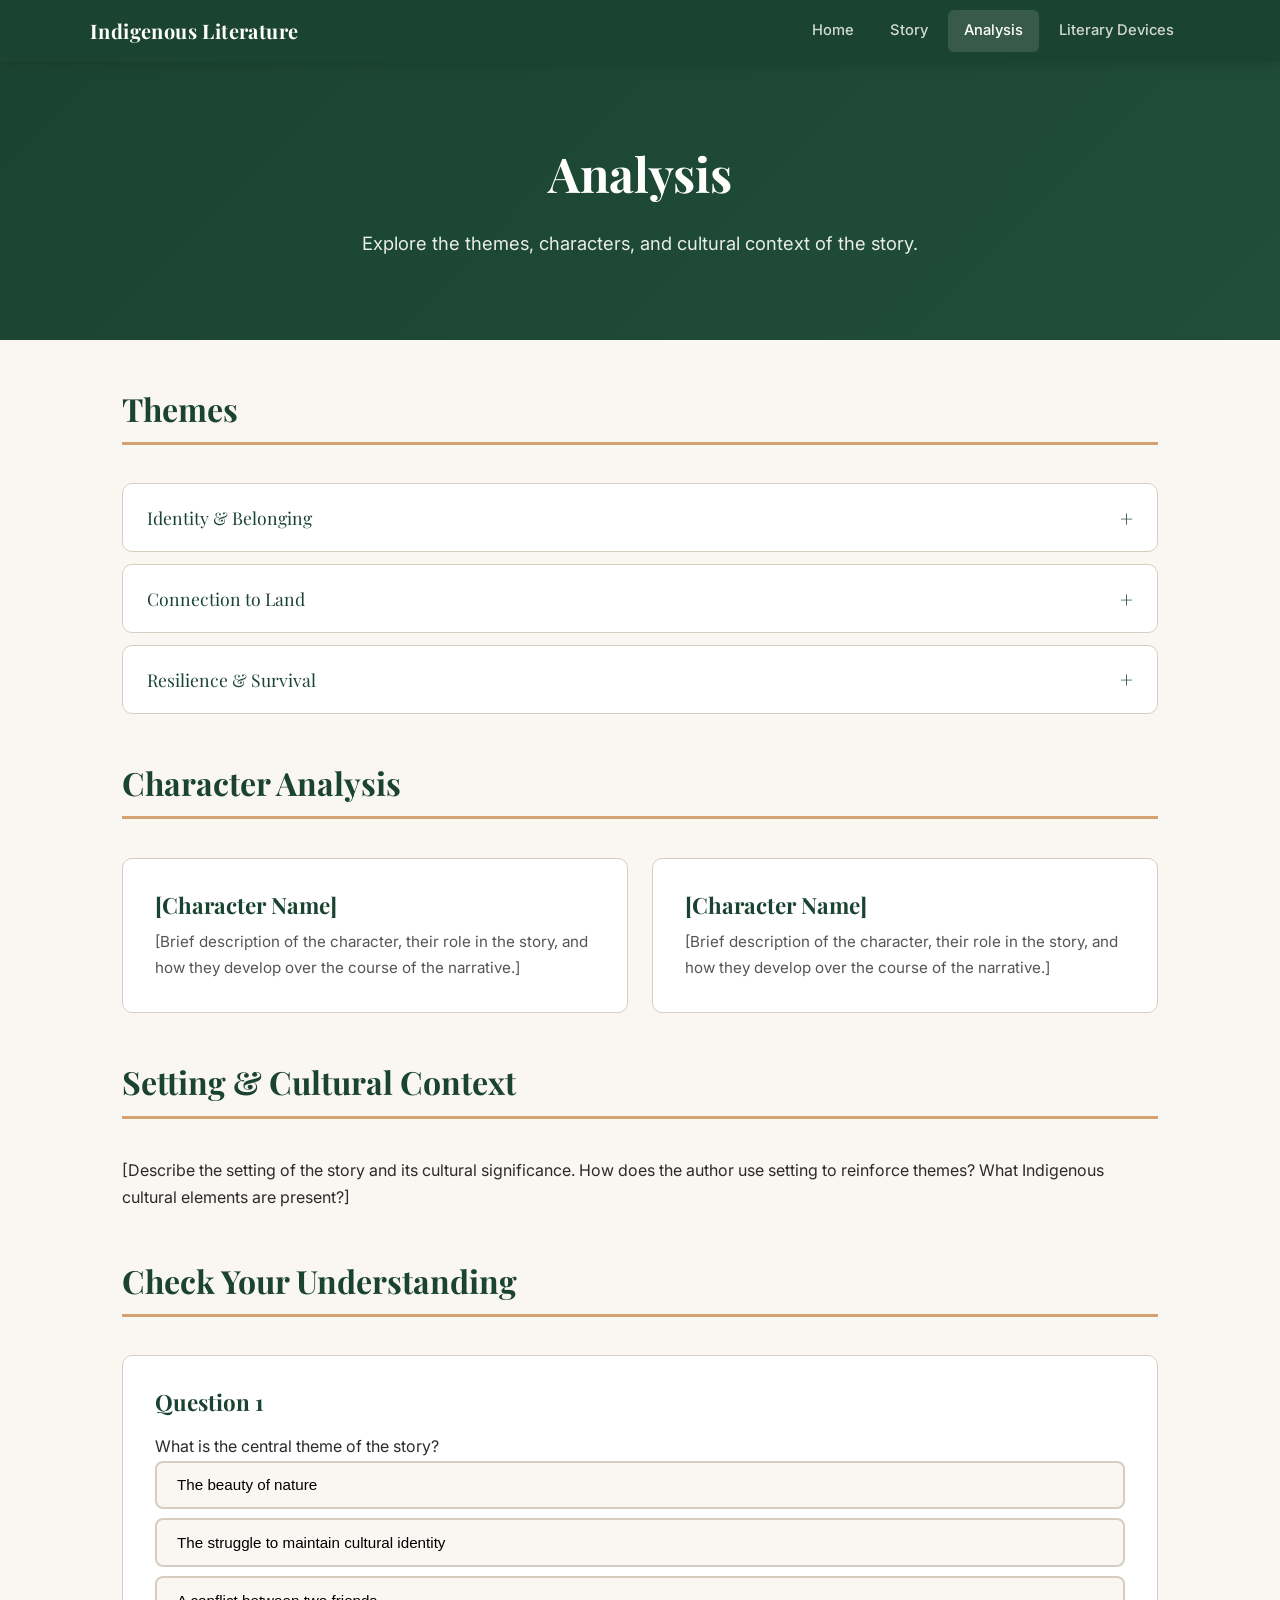
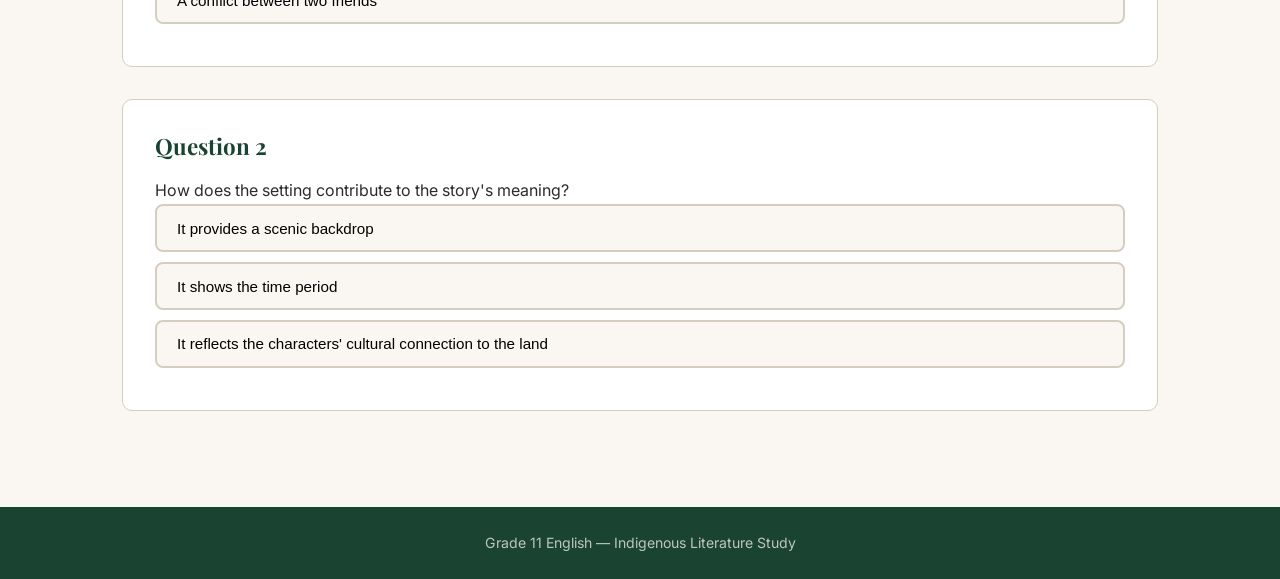
==== analysis.html @ 05ebdf7e "added pages" ====
<!DOCTYPE html>
<html lang="en">
<head>
  <meta charset="UTF-8" />
  <meta name="viewport" content="width=device-width, initial-scale=1.0" />
  <title>Analysis &mdash; Indigenous Literature Study</title>
  <link rel="preconnect" href="https://fonts.googleapis.com" />
  <link rel="preconnect" href="https://fonts.gstatic.com" crossorigin />
  <link href="https://fonts.googleapis.com/css2?family=Inter:wght@400;500;600&family=Playfair+Display:wght@600;700&display=swap" rel="stylesheet" />
  <link rel="stylesheet" href="style.css" />
</head>
<body>

  <!-- Navbar -->
  <header class="navbar">
    <div class="nav-inner">
      <span class="logo">Indigenous Literature</span>
      <button class="hamburger" aria-label="Toggle menu">
        <span></span><span></span><span></span>
      </button>
      <nav class="nav-links">
        <a href="index.html">Home</a>
        <a href="story.html">Story</a>
        <a href="analysis.html" class="active">Analysis</a>
        <a href="literary-devices.html">Literary Devices</a>
      </nav>
    </div>
  </header>

  <!-- Hero -->
  <section class="hero">
    <h1>Analysis</h1>
    <p>Explore the themes, characters, and cultural context of the story.</p>
  </section>

  <!-- Main Content -->
  <main>
    <!-- Themes -->
    <section class="section">
      <h2 class="section-header">Themes</h2>
      <div class="accordion">
        <div class="accordion-item">
          <button class="accordion-btn">Identity &amp; Belonging</button>
          <div class="accordion-body">
            <div class="accordion-body-inner">
              <p>[Explain how the story explores identity and belonging. Reference specific moments from the text.]</p>
            </div>
          </div>
        </div>
        <div class="accordion-item">
          <button class="accordion-btn">Connection to Land</button>
          <div class="accordion-body">
            <div class="accordion-body-inner">
              <p>[Discuss the relationship between the characters and the land. How does the setting carry cultural meaning?]</p>
            </div>
          </div>
        </div>
        <div class="accordion-item">
          <button class="accordion-btn">Resilience &amp; Survival</button>
          <div class="accordion-body">
            <div class="accordion-body-inner">
              <p>[Examine how resilience is shown through the characters and events of the story.]</p>
            </div>
          </div>
        </div>
      </div>
    </section>

    <!-- Characters -->
    <section class="section">
      <h2 class="section-header">Character Analysis</h2>
      <div class="card-grid">
        <div class="card">
          <h3>[Character Name]</h3>
          <p>[Brief description of the character, their role in the story, and how they develop over the course of the narrative.]</p>
        </div>
        <div class="card">
          <h3>[Character Name]</h3>
          <p>[Brief description of the character, their role in the story, and how they develop over the course of the narrative.]</p>
        </div>
      </div>
    </section>

    <!-- Setting & Cultural Context -->
    <section class="section">
      <h2 class="section-header">Setting &amp; Cultural Context</h2>
      <p>[Describe the setting of the story and its cultural significance. How does the author use setting to reinforce themes? What Indigenous cultural elements are present?]</p>
    </section>

    <!-- Quiz -->
    <section class="section">
      <h2 class="section-header">Check Your Understanding</h2>

      <div class="quiz-box">
        <h3>Question 1</h3>
        <p>What is the central theme of the story?</p>
        <button class="quiz-option" data-correct="false" data-feedback="This is a surface-level reading. Think deeper about what the author is communicating.">The beauty of nature</button>
        <button class="quiz-option" data-correct="true" data-feedback="Correct! The story centres on the tension between cultural identity and external pressures.">The struggle to maintain cultural identity</button>
        <button class="quiz-option" data-correct="false" data-feedback="While conflict exists, the theme goes beyond just personal disagreements.">A conflict between two friends</button>
        <div class="quiz-feedback"></div>
      </div>

      <div class="quiz-box">
        <h3>Question 2</h3>
        <p>How does the setting contribute to the story's meaning?</p>
        <button class="quiz-option" data-correct="false" data-feedback="The setting does more than create atmosphere — it carries cultural weight.">It provides a scenic backdrop</button>
        <button class="quiz-option" data-correct="false" data-feedback="Consider the deeper connection between place and identity in the story.">It shows the time period</button>
        <button class="quiz-option" data-correct="true" data-feedback="Correct! The land is tied to the characters' identity and cultural practices.">It reflects the characters' cultural connection to the land</button>
        <div class="quiz-feedback"></div>
      </div>
    </section>
  </main>

  <footer>
    <p>Grade 11 English &mdash; Indigenous Literature Study</p>
  </footer>

  <script src="script.js"></script>
</body>
</html>
---- style.css ----
/* ===== CSS Variables / Theme ===== */
:root {
  --color-bg: #faf7f2;
  --color-surface: #ffffff;
  --color-primary: #2d6a4f;
  --color-primary-light: #40916c;
  --color-primary-dark: #1b4332;
  --color-accent: #d4a373;
  --color-accent-light: #e9c46a;
  --color-text: #2b2b2b;
  --color-text-light: #555555;
  --color-border: #d5cec0;
  --color-hero-overlay: rgba(27, 67, 50, 0.72);
  --font-heading: "Playfair Display", Georgia, serif;
  --font-body: "Inter", system-ui, -apple-system, sans-serif;
  --shadow-sm: 0 1px 3px rgba(0, 0, 0, 0.08);
  --shadow-md: 0 4px 12px rgba(0, 0, 0, 0.1);
  --shadow-lg: 0 8px 30px rgba(0, 0, 0, 0.12);
  --radius: 10px;
  --max-width: 1100px;
  --transition: 0.3s ease;
}

/* ===== Reset ===== */
*,
*::before,
*::after {
  margin: 0;
  padding: 0;
  box-sizing: border-box;
}

html {
  scroll-behavior: smooth;
}

body {
  font-family: var(--font-body);
  color: var(--color-text);
  background: var(--color-bg);
  line-height: 1.7;
  min-height: 100vh;
  display: flex;
  flex-direction: column;
}

a {
  color: var(--color-primary);
  text-decoration: none;
  transition: color var(--transition);
}

a:hover {
  color: var(--color-primary-light);
}

img {
  max-width: 100%;
  display: block;
}

/* ===== Typography ===== */
h1, h2, h3, h4 {
  font-family: var(--font-heading);
  color: var(--color-primary-dark);
  line-height: 1.3;
}

h1 { font-size: 2.6rem; }
h2 { font-size: 2rem; margin-bottom: 0.6em; }
h3 { font-size: 1.4rem; margin-bottom: 0.4em; }

p + p {
  margin-top: 1em;
}

/* ===== Navbar ===== */
.navbar {
  background: var(--color-primary-dark);
  padding: 0 2rem;
  position: sticky;
  top: 0;
  z-index: 100;
  box-shadow: var(--shadow-md);
}

.navbar .nav-inner {
  max-width: var(--max-width);
  margin: 0 auto;
  display: flex;
  align-items: center;
  justify-content: space-between;
  height: 62px;
}

.navbar .logo {
  font-family: var(--font-heading);
  font-size: 1.25rem;
  color: #fff;
  font-weight: 700;
  letter-spacing: 0.02em;
}

.navbar nav {
  display: flex;
  gap: 0.25rem;
}

.navbar nav a {
  color: rgba(255, 255, 255, 0.8);
  padding: 0.5rem 1rem;
  border-radius: 6px;
  font-size: 0.92rem;
  font-weight: 500;
  transition: background var(--transition), color var(--transition);
}

.navbar nav a:hover,
.navbar nav a.active {
  background: rgba(255, 255, 255, 0.12);
  color: #fff;
}

.hamburger {
  display: none;
  background: none;
  border: none;
  cursor: pointer;
  padding: 0.5rem;
}

.hamburger span {
  display: block;
  width: 24px;
  height: 2px;
  background: #fff;
  margin: 5px 0;
  border-radius: 2px;
  transition: var(--transition);
}

/* ===== Hero Section ===== */
.hero {
  background: linear-gradient(var(--color-hero-overlay), var(--color-hero-overlay)),
    linear-gradient(135deg, var(--color-primary-dark), var(--color-primary));
  color: #fff;
  padding: 5rem 2rem;
  text-align: center;
}

.hero h1 {
  color: #fff;
  font-size: 3rem;
  margin-bottom: 0.5em;
}

.hero p {
  font-size: 1.15rem;
  max-width: 650px;
  margin: 0 auto;
  opacity: 0.9;
}

/* ===== Main Content ===== */
main {
  flex: 1;
  max-width: var(--max-width);
  margin: 0 auto;
  padding: 3rem 2rem;
  width: 100%;
}

/* ===== Cards ===== */
.card-grid {
  display: grid;
  grid-template-columns: repeat(auto-fit, minmax(260px, 1fr));
  gap: 1.5rem;
  margin-top: 1.5rem;
}

.card {
  background: var(--color-surface);
  border: 1px solid var(--color-border);
  border-radius: var(--radius);
  padding: 2rem;
  transition: transform var(--transition), box-shadow var(--transition);
}

.card:hover {
  transform: translateY(-4px);
  box-shadow: var(--shadow-lg);
}

.card .card-icon {
  font-size: 2rem;
  margin-bottom: 0.75rem;
}

.card h3 {
  color: var(--color-primary-dark);
}

.card p {
  color: var(--color-text-light);
  font-size: 0.95rem;
}

.card .card-link {
  display: inline-block;
  margin-top: 1rem;
  font-weight: 600;
  font-size: 0.92rem;
  color: var(--color-primary);
}

.card .card-link::after {
  content: " \2192";
}

/* ===== Sections ===== */
.section {
  margin-bottom: 3rem;
}

.section-header {
  border-bottom: 3px solid var(--color-accent);
  padding-bottom: 0.4em;
  margin-bottom: 1.2em;
}

/* ===== Story Text Block ===== */
.story-text {
  background: var(--color-surface);
  border-left: 4px solid var(--color-accent);
  padding: 2rem 2.5rem;
  border-radius: 0 var(--radius) var(--radius) 0;
  font-size: 1.05rem;
  line-height: 1.9;
  box-shadow: var(--shadow-sm);
}

.story-text p + p {
  margin-top: 1.4em;
}

/* ===== Accordion ===== */
.accordion {
  display: flex;
  flex-direction: column;
  gap: 0.75rem;
}

.accordion-item {
  background: var(--color-surface);
  border: 1px solid var(--color-border);
  border-radius: var(--radius);
  overflow: hidden;
}

.accordion-btn {
  width: 100%;
  text-align: left;
  background: none;
  border: none;
  padding: 1.15rem 1.5rem;
  font-family: var(--font-heading);
  font-size: 1.1rem;
  color: var(--color-primary-dark);
  cursor: pointer;
  display: flex;
  align-items: center;
  justify-content: space-between;
  transition: background var(--transition);
}

.accordion-btn:hover {
  background: rgba(45, 106, 79, 0.05);
}

.accordion-btn::after {
  content: "+";
  font-size: 1.4rem;
  font-weight: 300;
  transition: transform var(--transition);
}

.accordion-item.open .accordion-btn::after {
  content: "\2212";
}

.accordion-body {
  max-height: 0;
  overflow: hidden;
  transition: max-height 0.4s ease;
}

.accordion-body-inner {
  padding: 0 1.5rem 1.25rem;
  color: var(--color-text-light);
  font-size: 0.95rem;
  line-height: 1.75;
}

/* ===== Literary Device Cards ===== */
.device-card {
  background: var(--color-surface);
  border: 1px solid var(--color-border);
  border-radius: var(--radius);
  padding: 1.75rem 2rem;
  margin-bottom: 1.25rem;
  transition: box-shadow var(--transition);
}

.device-card:hover {
  box-shadow: var(--shadow-md);
}

.device-card .tag {
  display: inline-block;
  background: var(--color-primary);
  color: #fff;
  font-size: 0.75rem;
  font-weight: 600;
  padding: 0.2em 0.7em;
  border-radius: 20px;
  text-transform: uppercase;
  letter-spacing: 0.05em;
  margin-bottom: 0.6rem;
}

.device-card blockquote {
  border-left: 3px solid var(--color-accent);
  padding-left: 1rem;
  margin: 0.8rem 0;
  font-style: italic;
  color: var(--color-text-light);
}

.device-card .explanation {
  font-size: 0.95rem;
  color: var(--color-text-light);
}

/* ===== Quiz / Interactive ===== */
.quiz-box {
  background: var(--color-surface);
  border: 1px solid var(--color-border);
  border-radius: var(--radius);
  padding: 2rem;
  margin-top: 2rem;
}

.quiz-box h3 {
  margin-bottom: 1rem;
}

.quiz-option {
  display: block;
  width: 100%;
  text-align: left;
  background: var(--color-bg);
  border: 2px solid var(--color-border);
  border-radius: 8px;
  padding: 0.85rem 1.25rem;
  margin-bottom: 0.6rem;
  font-size: 0.95rem;
  cursor: pointer;
  transition: border-color var(--transition), background var(--transition);
}

.quiz-option:hover {
  border-color: var(--color-primary-light);
  background: rgba(45, 106, 79, 0.04);
}

.quiz-option.correct {
  border-color: #2d6a4f;
  background: rgba(45, 106, 79, 0.1);
  color: var(--color-primary-dark);
  font-weight: 600;
}

.quiz-option.incorrect {
  border-color: #c1121f;
  background: rgba(193, 18, 31, 0.06);
  color: #c1121f;
}

.quiz-feedback {
  margin-top: 0.75rem;
  padding: 0.8rem 1rem;
  border-radius: 8px;
  font-size: 0.95rem;
  display: none;
}

.quiz-feedback.show {
  display: block;
}

.quiz-feedback.correct {
  background: rgba(45, 106, 79, 0.1);
  color: var(--color-primary-dark);
}

.quiz-feedback.incorrect {
  background: rgba(193, 18, 31, 0.06);
  color: #c1121f;
}

/* ===== Footer ===== */
footer {
  background: var(--color-primary-dark);
  color: rgba(255, 255, 255, 0.7);
  text-align: center;
  padding: 1.5rem 2rem;
  font-size: 0.88rem;
  margin-top: auto;
}

/* ===== Responsive ===== */
@media (max-width: 768px) {
  .hero h1 { font-size: 2.2rem; }
  h1 { font-size: 2rem; }
  h2 { font-size: 1.6rem; }
  main { padding: 2rem 1.25rem; }

  .navbar nav {
    display: none;
    position: absolute;
    top: 62px;
    left: 0;
    right: 0;
    background: var(--color-primary-dark);
    flex-direction: column;
    padding: 0.5rem 1rem 1rem;
    box-shadow: var(--shadow-md);
  }

  .navbar nav.open {
    display: flex;
  }

  .hamburger {
    display: block;
  }

  .story-text {
    padding: 1.25rem 1.5rem;
  }
}

/* ===== Utility ===== */
.text-center { text-align: center; }
.mt-1 { margin-top: 0.5rem; }
.mt-2 { margin-top: 1rem; }
.mt-3 { margin-top: 1.5rem; }
.mt-4 { margin-top: 2rem; }
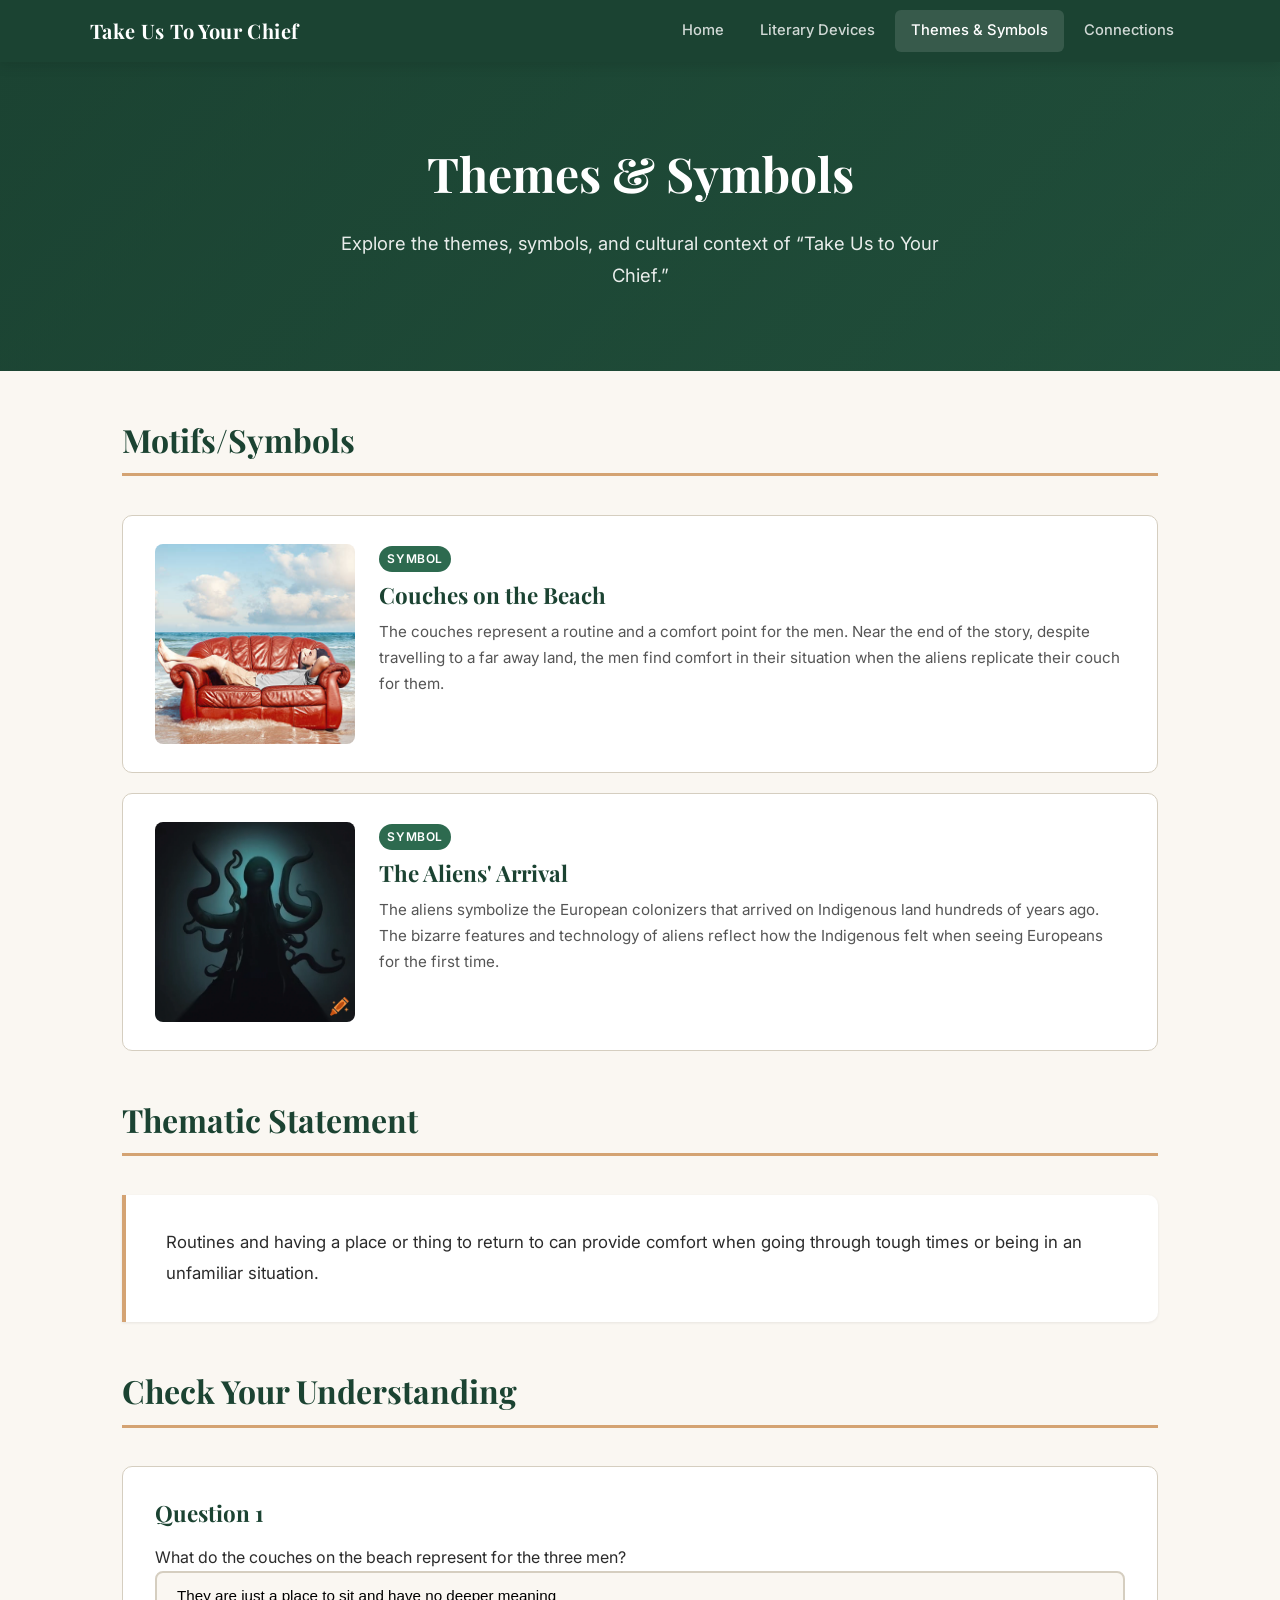
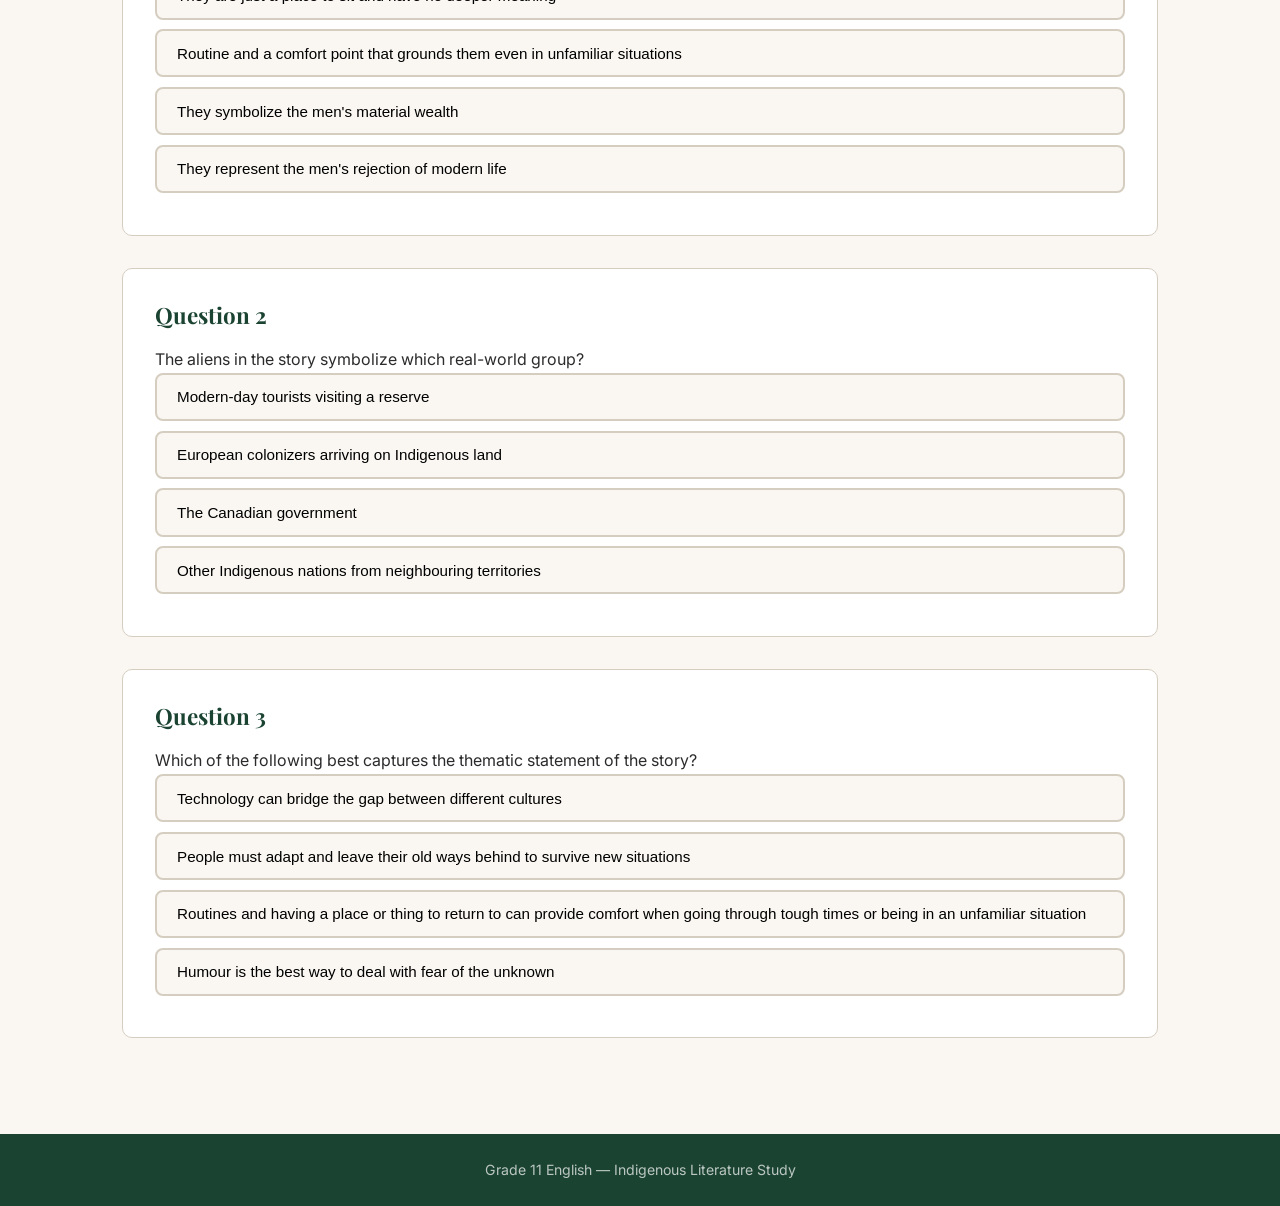
==== commit 8652be66: "put in info" ====
--- a/analysis.html
+++ b/analysis.html
@@ -3,88 +3,67 @@
 <head>
   <meta charset="UTF-8" />
   <meta name="viewport" content="width=device-width, initial-scale=1.0" />
-  <title>Analysis &mdash; Indigenous Literature Study</title>
+  <title>Themes &amp; Symbols &mdash; Indigenous Literature Study</title>
   <link rel="preconnect" href="https://fonts.googleapis.com" />
   <link rel="preconnect" href="https://fonts.gstatic.com" crossorigin />
   <link href="https://fonts.googleapis.com/css2?family=Inter:wght@400;500;600&family=Playfair+Display:wght@600;700&display=swap" rel="stylesheet" />
-  <link rel="stylesheet" href="style.css" />
+  <link rel="stylesheet" href="style.css?v=2" />
 </head>
 <body>
 
   <!-- Navbar -->
   <header class="navbar">
     <div class="nav-inner">
-      <span class="logo">Indigenous Literature</span>
+      <span class="logo">Take Us To Your Chief</span>
       <button class="hamburger" aria-label="Toggle menu">
         <span></span><span></span><span></span>
       </button>
       <nav class="nav-links">
         <a href="index.html">Home</a>
-        <a href="story.html">Story</a>
-        <a href="analysis.html" class="active">Analysis</a>
         <a href="literary-devices.html">Literary Devices</a>
+        <a href="analysis.html" class="active">Themes &amp; Symbols</a>
+        <a href="real-world-connections.html">Connections</a>
       </nav>
     </div>
   </header>
 
   <!-- Hero -->
   <section class="hero">
-    <h1>Analysis</h1>
-    <p>Explore the themes, characters, and cultural context of the story.</p>
+    <h1>Themes &amp; Symbols</h1>
+    <p>Explore the themes, symbols, and cultural context of &ldquo;Take Us to Your Chief.&rdquo;</p>
   </section>
 
   <!-- Main Content -->
   <main>
-    <!-- Themes -->
+    <!-- Motifs/Symbols -->
     <section class="section">
-      <h2 class="section-header">Themes</h2>
-      <div class="accordion">
-        <div class="accordion-item">
-          <button class="accordion-btn">Identity &amp; Belonging</button>
-          <div class="accordion-body">
-            <div class="accordion-body-inner">
-              <p>[Explain how the story explores identity and belonging. Reference specific moments from the text.]</p>
-            </div>
-          </div>
+      <h2 class="section-header">Motifs/Symbols</h2>
+
+      <div class="device-card has-img">
+        <img src="images/couch-symbol.jpg" alt="Couches on the beach" class="device-img" />
+        <div class="device-text">
+          <span class="tag">Symbol</span>
+          <h3>Couches on the Beach</h3>
+          <p class="explanation">The couches represent a routine and a comfort point for the men. Near the end of the story, despite travelling to a far away land, the men find comfort in their situation when the aliens replicate their couch for them.</p>
         </div>
-        <div class="accordion-item">
-          <button class="accordion-btn">Connection to Land</button>
-          <div class="accordion-body">
-            <div class="accordion-body-inner">
-              <p>[Discuss the relationship between the characters and the land. How does the setting carry cultural meaning?]</p>
-            </div>
-          </div>
-        </div>
-        <div class="accordion-item">
-          <button class="accordion-btn">Resilience &amp; Survival</button>
-          <div class="accordion-body">
-            <div class="accordion-body-inner">
-              <p>[Examine how resilience is shown through the characters and events of the story.]</p>
-            </div>
-          </div>
+      </div>
+
+      <div class="device-card has-img">
+        <img src="images/alien-symbol.png" alt="The aliens' arrival" class="device-img" />
+        <div class="device-text">
+          <span class="tag">Symbol</span>
+          <h3>The Aliens' Arrival</h3>
+          <p class="explanation">The aliens symbolize the European colonizers that arrived on Indigenous land hundreds of years ago. The bizarre features and technology of aliens reflect how the Indigenous felt when seeing Europeans for the first time.</p>
         </div>
       </div>
     </section>
 
-    <!-- Characters -->
+    <!-- Thematic Statement -->
     <section class="section">
-      <h2 class="section-header">Character Analysis</h2>
-      <div class="card-grid">
-        <div class="card">
-          <h3>[Character Name]</h3>
-          <p>[Brief description of the character, their role in the story, and how they develop over the course of the narrative.]</p>
-        </div>
-        <div class="card">
-          <h3>[Character Name]</h3>
-          <p>[Brief description of the character, their role in the story, and how they develop over the course of the narrative.]</p>
-        </div>
+      <h2 class="section-header">Thematic Statement</h2>
+      <div class="story-text">
+        <p>Routines and having a place or thing to return to can provide comfort when going through tough times or being in an unfamiliar situation.</p>
       </div>
-    </section>
-
-    <!-- Setting & Cultural Context -->
-    <section class="section">
-      <h2 class="section-header">Setting &amp; Cultural Context</h2>
-      <p>[Describe the setting of the story and its cultural significance. How does the author use setting to reinforce themes? What Indigenous cultural elements are present?]</p>
     </section>
 
     <!-- Quiz -->
@@ -93,19 +72,31 @@
 
       <div class="quiz-box">
         <h3>Question 1</h3>
-        <p>What is the central theme of the story?</p>
-        <button class="quiz-option" data-correct="false" data-feedback="This is a surface-level reading. Think deeper about what the author is communicating.">The beauty of nature</button>
-        <button class="quiz-option" data-correct="true" data-feedback="Correct! The story centres on the tension between cultural identity and external pressures.">The struggle to maintain cultural identity</button>
-        <button class="quiz-option" data-correct="false" data-feedback="While conflict exists, the theme goes beyond just personal disagreements.">A conflict between two friends</button>
+        <p>What do the couches on the beach represent for the three men?</p>
+        <button class="quiz-option" data-correct="false" data-feedback="The couches carry symbolic weight beyond just being furniture.">They are just a place to sit and have no deeper meaning</button>
+        <button class="quiz-option" data-correct="true" data-feedback="Correct! The couches represent routine and comfort, which is reinforced when the aliens replicate them on their planet.">Routine and a comfort point that grounds them even in unfamiliar situations</button>
+        <button class="quiz-option" data-correct="false" data-feedback="The couches aren't about wealth — they're about familiarity and comfort.">They symbolize the men's material wealth</button>
+        <button class="quiz-option" data-correct="false" data-feedback="The couches are connected to comfort, not resistance.">They represent the men's rejection of modern life</button>
         <div class="quiz-feedback"></div>
       </div>
 
       <div class="quiz-box">
         <h3>Question 2</h3>
-        <p>How does the setting contribute to the story's meaning?</p>
-        <button class="quiz-option" data-correct="false" data-feedback="The setting does more than create atmosphere — it carries cultural weight.">It provides a scenic backdrop</button>
-        <button class="quiz-option" data-correct="false" data-feedback="Consider the deeper connection between place and identity in the story.">It shows the time period</button>
-        <button class="quiz-option" data-correct="true" data-feedback="Correct! The land is tied to the characters' identity and cultural practices.">It reflects the characters' cultural connection to the land</button>
+        <p>The aliens in the story symbolize which real-world group?</p>
+        <button class="quiz-option" data-correct="false" data-feedback="The aliens arrive on Indigenous land with strange technology — think about who else did that historically.">Modern-day tourists visiting a reserve</button>
+        <button class="quiz-option" data-correct="true" data-feedback="Correct! The aliens' bizarre features and advanced technology mirror how Indigenous peoples experienced the arrival of Europeans on their land.">European colonizers arriving on Indigenous land</button>
+        <button class="quiz-option" data-correct="false" data-feedback="The story draws a historical parallel, not a governmental one.">The Canadian government</button>
+        <button class="quiz-option" data-correct="false" data-feedback="The aliens are a symbol for a specific historical group, not a general concept.">Other Indigenous nations from neighbouring territories</button>
+        <div class="quiz-feedback"></div>
+      </div>
+
+      <div class="quiz-box">
+        <h3>Question 3</h3>
+        <p>Which of the following best captures the thematic statement of the story?</p>
+        <button class="quiz-option" data-correct="false" data-feedback="The story's theme is about finding comfort through routine, not about technology.">Technology can bridge the gap between different cultures</button>
+        <button class="quiz-option" data-correct="false" data-feedback="The men don't change who they are — their routines are what carry them through.">People must adapt and leave their old ways behind to survive new situations</button>
+        <button class="quiz-option" data-correct="true" data-feedback="Correct! The men's routines — their silence, their beer, their couch — are what give them comfort even on an alien planet.">Routines and having a place or thing to return to can provide comfort when going through tough times or being in an unfamiliar situation</button>
+        <button class="quiz-option" data-correct="false" data-feedback="While humour is present, the deeper theme is about comfort and routine in unfamiliar situations.">Humour is the best way to deal with fear of the unknown</button>
         <div class="quiz-feedback"></div>
       </div>
     </section>
--- a/style.css
+++ b/style.css
@@ -328,6 +328,44 @@
   margin-bottom: 0.6rem;
 }
 
+.device-card .device-banner {
+  width: 100%;
+  border-radius: 8px;
+  margin-bottom: 1rem;
+  object-fit: cover;
+  max-height: 300px;
+}
+
+.device-card.has-img {
+  display: flex;
+  gap: 1.5rem;
+  align-items: flex-start;
+}
+
+.device-card.has-img .device-img {
+  width: 200px;
+  min-width: 200px;
+  height: 200px;
+  border-radius: 8px;
+  object-fit: cover;
+  flex-shrink: 0;
+}
+
+.device-card.has-img .device-text {
+  flex: 1;
+}
+
+@media (max-width: 768px) {
+  .device-card.has-img {
+    flex-direction: column;
+  }
+
+  .device-card.has-img .device-img {
+    width: 100%;
+    height: 200px;
+  }
+}
+
 .device-card blockquote {
   border-left: 3px solid var(--color-accent);
   padding-left: 1rem;
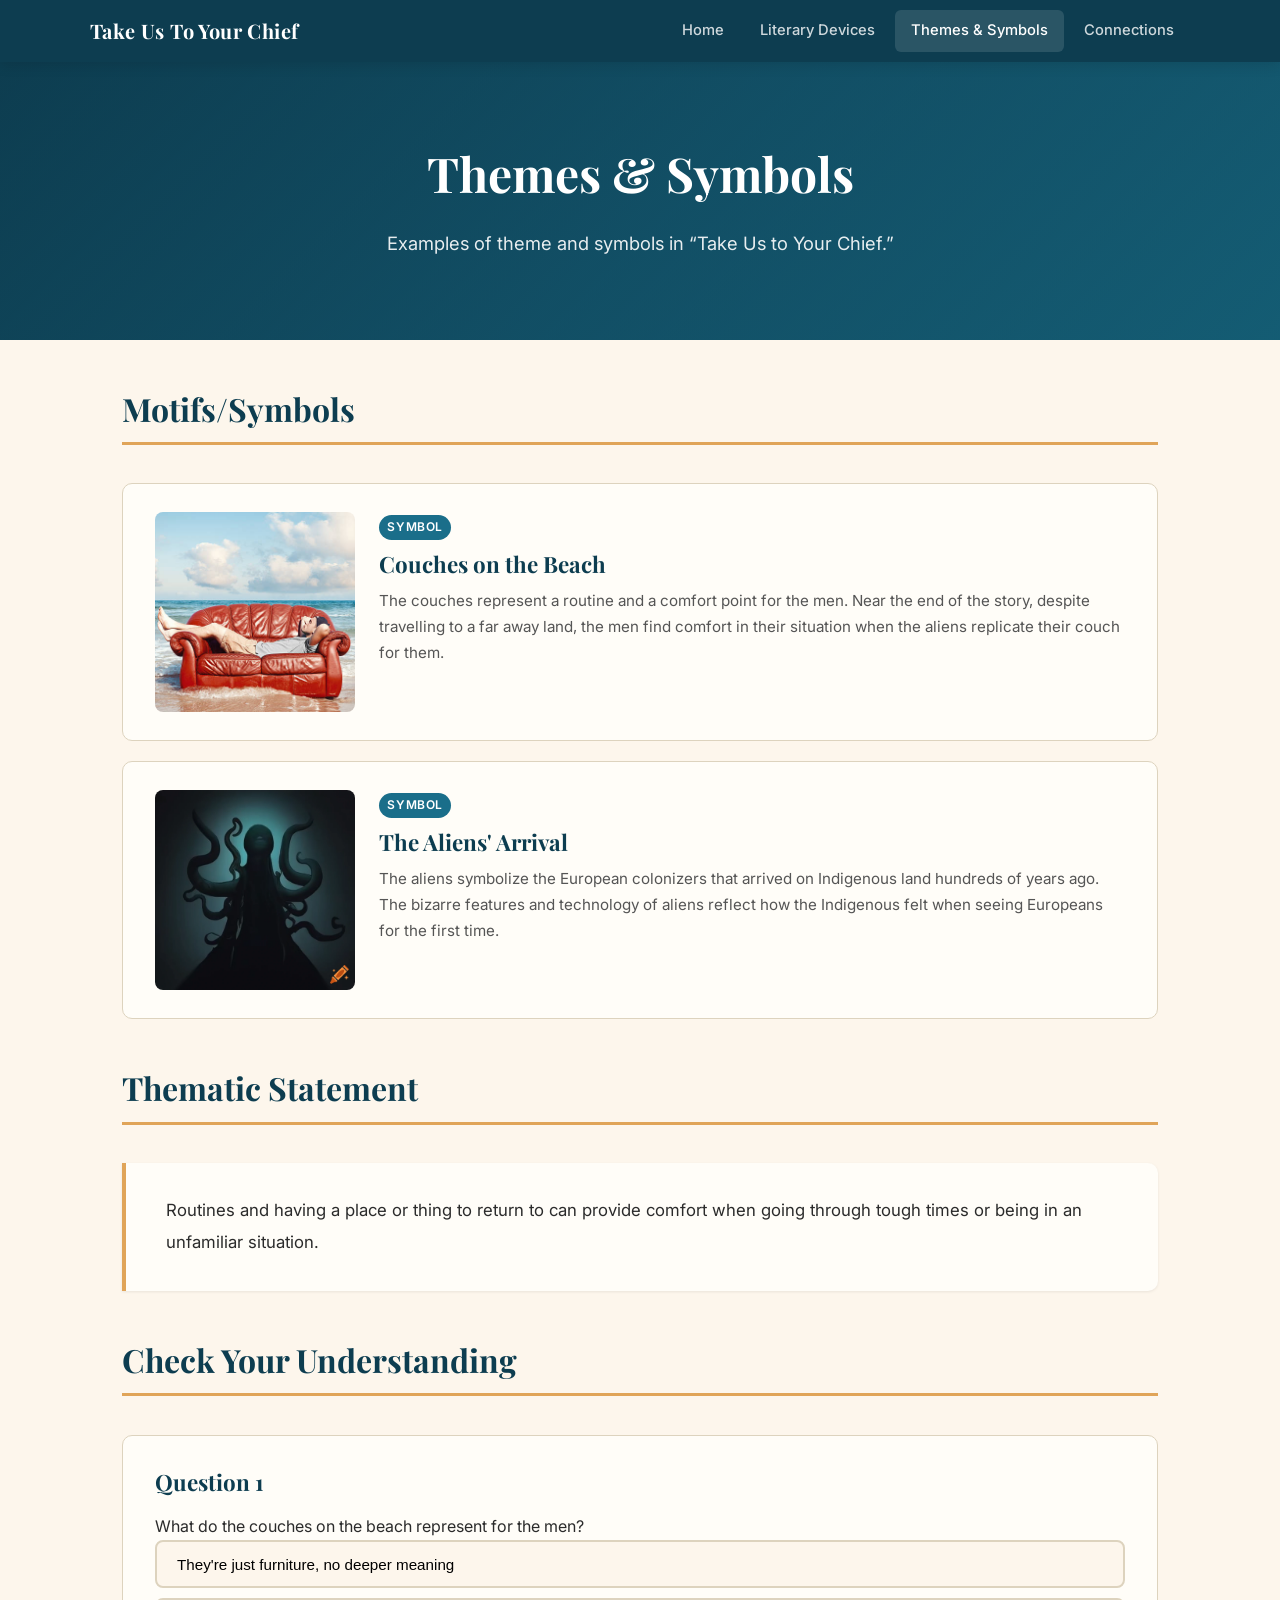
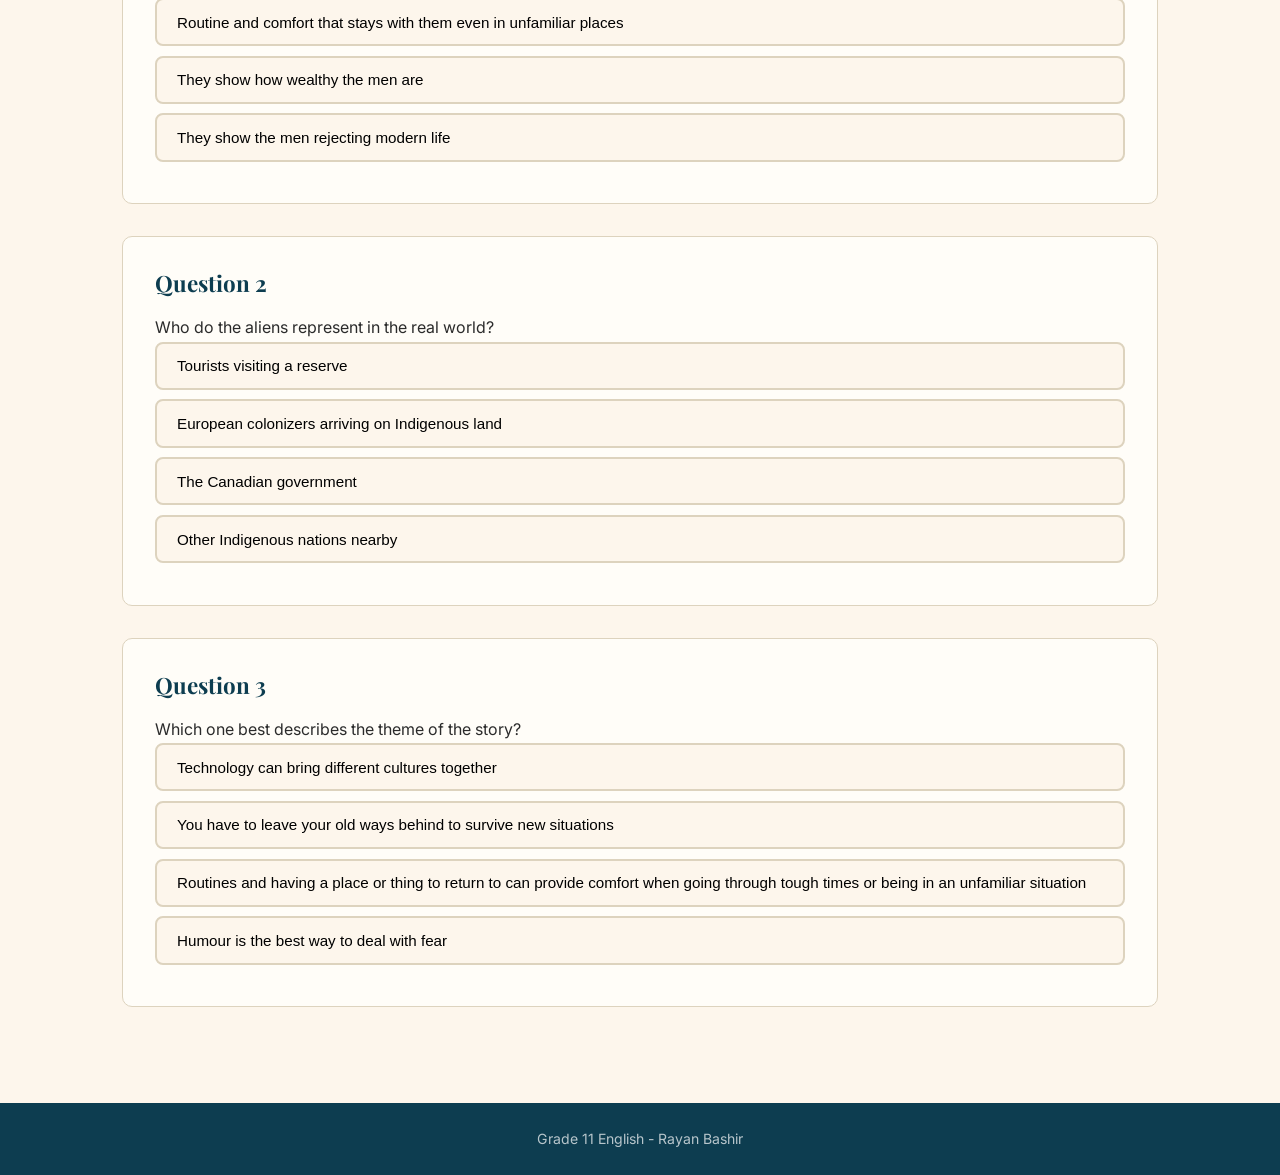
==== commit e6a090b3: "fixed things" ====
--- a/analysis.html
+++ b/analysis.html
@@ -7,7 +7,7 @@
   <link rel="preconnect" href="https://fonts.googleapis.com" />
   <link rel="preconnect" href="https://fonts.gstatic.com" crossorigin />
   <link href="https://fonts.googleapis.com/css2?family=Inter:wght@400;500;600&family=Playfair+Display:wght@600;700&display=swap" rel="stylesheet" />
-  <link rel="stylesheet" href="style.css?v=2" />
+  <link rel="stylesheet" href="style.css?v=3" />
 </head>
 <body>
 
@@ -30,7 +30,7 @@
   <!-- Hero -->
   <section class="hero">
     <h1>Themes &amp; Symbols</h1>
-    <p>Explore the themes, symbols, and cultural context of &ldquo;Take Us to Your Chief.&rdquo;</p>
+    <p>Examples of theme and symbols in &ldquo;Take Us to Your Chief.&rdquo;</p>
   </section>
 
   <!-- Main Content -->
@@ -72,38 +72,38 @@
 
       <div class="quiz-box">
         <h3>Question 1</h3>
-        <p>What do the couches on the beach represent for the three men?</p>
-        <button class="quiz-option" data-correct="false" data-feedback="The couches carry symbolic weight beyond just being furniture.">They are just a place to sit and have no deeper meaning</button>
-        <button class="quiz-option" data-correct="true" data-feedback="Correct! The couches represent routine and comfort, which is reinforced when the aliens replicate them on their planet.">Routine and a comfort point that grounds them even in unfamiliar situations</button>
-        <button class="quiz-option" data-correct="false" data-feedback="The couches aren't about wealth — they're about familiarity and comfort.">They symbolize the men's material wealth</button>
-        <button class="quiz-option" data-correct="false" data-feedback="The couches are connected to comfort, not resistance.">They represent the men's rejection of modern life</button>
+        <p>What do the couches on the beach represent for the men?</p>
+        <button class="quiz-option" data-correct="false" data-feedback="There's more to it than that.">They're just furniture, no deeper meaning</button>
+        <button class="quiz-option" data-correct="true" data-feedback="Yep! The couches are about routine and comfort, and this is shown when the aliens recreate them on the spaceship.">Routine and comfort that stays with them even in unfamiliar places</button>
+        <button class="quiz-option" data-correct="false" data-feedback="The couches don't show signs of wealth; the couches are pratically worthless money-wise.">They show how wealthy the men are</button>
+        <button class="quiz-option" data-correct="false" data-feedback="The couches are tied to comfort, not rejecting anything.">They show the men rejecting modern life</button>
         <div class="quiz-feedback"></div>
       </div>
 
       <div class="quiz-box">
         <h3>Question 2</h3>
-        <p>The aliens in the story symbolize which real-world group?</p>
-        <button class="quiz-option" data-correct="false" data-feedback="The aliens arrive on Indigenous land with strange technology — think about who else did that historically.">Modern-day tourists visiting a reserve</button>
-        <button class="quiz-option" data-correct="true" data-feedback="Correct! The aliens' bizarre features and advanced technology mirror how Indigenous peoples experienced the arrival of Europeans on their land.">European colonizers arriving on Indigenous land</button>
-        <button class="quiz-option" data-correct="false" data-feedback="The story draws a historical parallel, not a governmental one.">The Canadian government</button>
-        <button class="quiz-option" data-correct="false" data-feedback="The aliens are a symbol for a specific historical group, not a general concept.">Other Indigenous nations from neighbouring territories</button>
+        <p>Who do the aliens represent in the real world?</p>
+        <button class="quiz-option" data-correct="false" data-feedback="Similar, but not quite. Think about who first arrived on Indigenous land with strange technology.">Tourists visiting a reserve</button>
+        <button class="quiz-option" data-correct="true" data-feedback="Correct! The aliens' strange looks and technology reflect how Indigenous people experienced Europeans showing up on their land for the first time.">European colonizers arriving on Indigenous land</button>
+        <button class="quiz-option" data-correct="false" data-feedback="Not quite. The Canadian government is not the focus here.">The Canadian government</button>
+        <button class="quiz-option" data-correct="false" data-feedback="The aliens stand for a specific group from history, not other Indigenous nations.">Other Indigenous nations nearby</button>
         <div class="quiz-feedback"></div>
       </div>
 
       <div class="quiz-box">
         <h3>Question 3</h3>
-        <p>Which of the following best captures the thematic statement of the story?</p>
-        <button class="quiz-option" data-correct="false" data-feedback="The story's theme is about finding comfort through routine, not about technology.">Technology can bridge the gap between different cultures</button>
-        <button class="quiz-option" data-correct="false" data-feedback="The men don't change who they are — their routines are what carry them through.">People must adapt and leave their old ways behind to survive new situations</button>
-        <button class="quiz-option" data-correct="true" data-feedback="Correct! The men's routines — their silence, their beer, their couch — are what give them comfort even on an alien planet.">Routines and having a place or thing to return to can provide comfort when going through tough times or being in an unfamiliar situation</button>
-        <button class="quiz-option" data-correct="false" data-feedback="While humour is present, the deeper theme is about comfort and routine in unfamiliar situations.">Humour is the best way to deal with fear of the unknown</button>
+        <p>Which one best describes the theme of the story?</p>
+        <button class="quiz-option" data-correct="false" data-feedback="The story is not about technology connecting people.">Technology can bring different cultures together</button>
+        <button class="quiz-option" data-correct="false" data-feedback="The men don't change who they are. Their routines are what help them get through it.">You have to leave your old ways behind to survive new situations</button>
+        <button class="quiz-option" data-correct="true" data-feedback="Yes. Their silence, their drinking, and their couches help them feel comfortable in the alien spaceship">Routines and having a place or thing to return to can provide comfort when going through tough times or being in an unfamiliar situation</button>
+        <button class="quiz-option" data-correct="false" data-feedback="There is humour in the story, but the deeper message is about comfort and routine.">Humour is the best way to deal with fear</button>
         <div class="quiz-feedback"></div>
       </div>
     </section>
   </main>
 
   <footer>
-    <p>Grade 11 English &mdash; Indigenous Literature Study</p>
+    <p>Grade 11 English - Rayan Bashir</p>
   </footer>
 
   <script src="script.js"></script>
--- a/style.css
+++ b/style.css
@@ -1,16 +1,16 @@
 /* ===== CSS Variables / Theme ===== */
 :root {
-  --color-bg: #faf7f2;
-  --color-surface: #ffffff;
-  --color-primary: #2d6a4f;
-  --color-primary-light: #40916c;
-  --color-primary-dark: #1b4332;
-  --color-accent: #d4a373;
-  --color-accent-light: #e9c46a;
+  --color-bg: #fdf6ec;
+  --color-surface: #fffdf8;
+  --color-primary: #1a6e8a;
+  --color-primary-light: #2196b5;
+  --color-primary-dark: #0d3d50;
+  --color-accent: #e0a458;
+  --color-accent-light: #f2c97d;
   --color-text: #2b2b2b;
   --color-text-light: #555555;
-  --color-border: #d5cec0;
-  --color-hero-overlay: rgba(27, 67, 50, 0.72);
+  --color-border: #ddd3be;
+  --color-hero-overlay: rgba(13, 61, 80, 0.65);
   --font-heading: "Playfair Display", Georgia, serif;
   --font-body: "Inter", system-ui, -apple-system, sans-serif;
   --shadow-sm: 0 1px 3px rgba(0, 0, 0, 0.08);
@@ -142,7 +142,7 @@
 /* ===== Hero Section ===== */
 .hero {
   background: linear-gradient(var(--color-hero-overlay), var(--color-hero-overlay)),
-    linear-gradient(135deg, var(--color-primary-dark), var(--color-primary));
+    linear-gradient(135deg, #0d3d50, #1a6e8a, #2196b5);
   color: #fff;
   padding: 5rem 2rem;
   text-align: center;
@@ -274,7 +274,7 @@
 }
 
 .accordion-btn:hover {
-  background: rgba(45, 106, 79, 0.05);
+  background: rgba(26, 110, 138, 0.05);
 }
 
 .accordion-btn::after {
@@ -408,12 +408,12 @@
 
 .quiz-option:hover {
   border-color: var(--color-primary-light);
-  background: rgba(45, 106, 79, 0.04);
+  background: rgba(26, 110, 138, 0.04);
 }
 
 .quiz-option.correct {
-  border-color: #2d6a4f;
-  background: rgba(45, 106, 79, 0.1);
+  border-color: #1a6e8a;
+  background: rgba(26, 110, 138, 0.1);
   color: var(--color-primary-dark);
   font-weight: 600;
 }
@@ -437,7 +437,7 @@
 }
 
 .quiz-feedback.correct {
-  background: rgba(45, 106, 79, 0.1);
+  background: rgba(26, 110, 138, 0.1);
   color: var(--color-primary-dark);
 }
 
